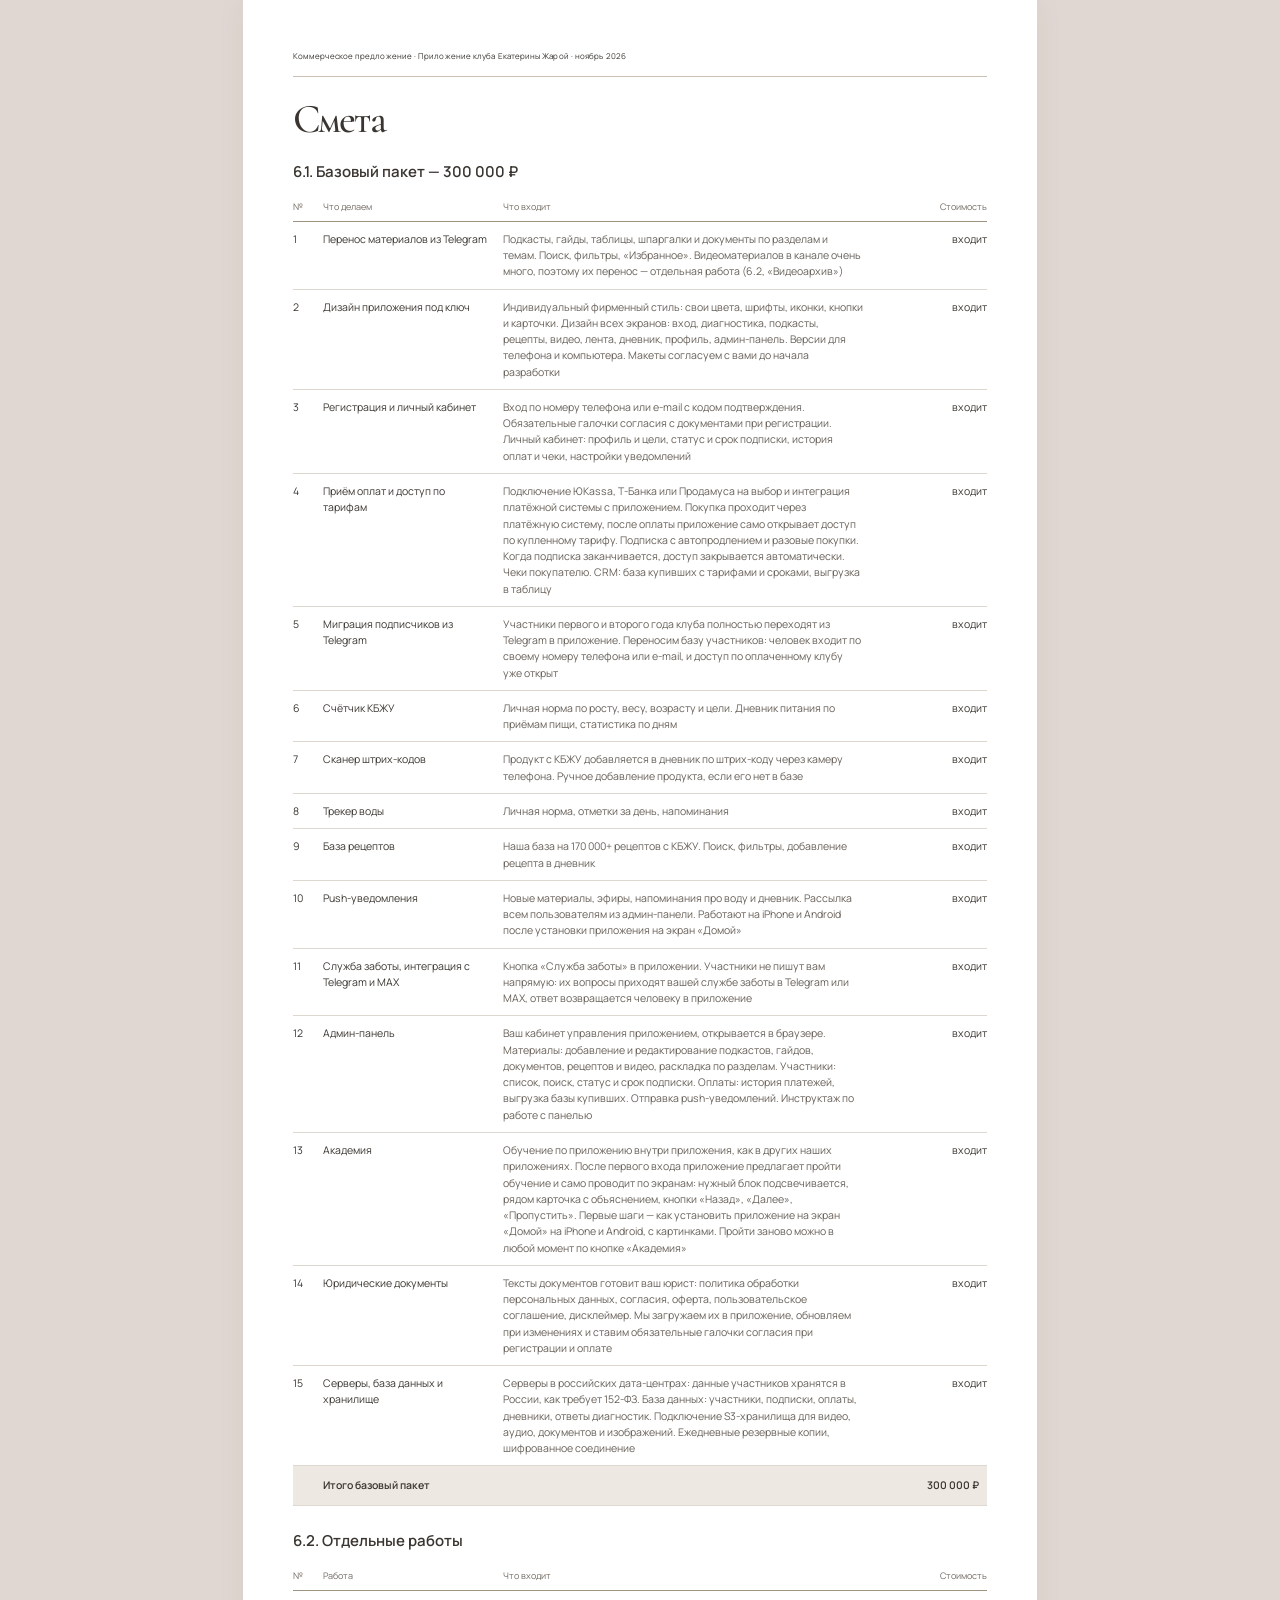
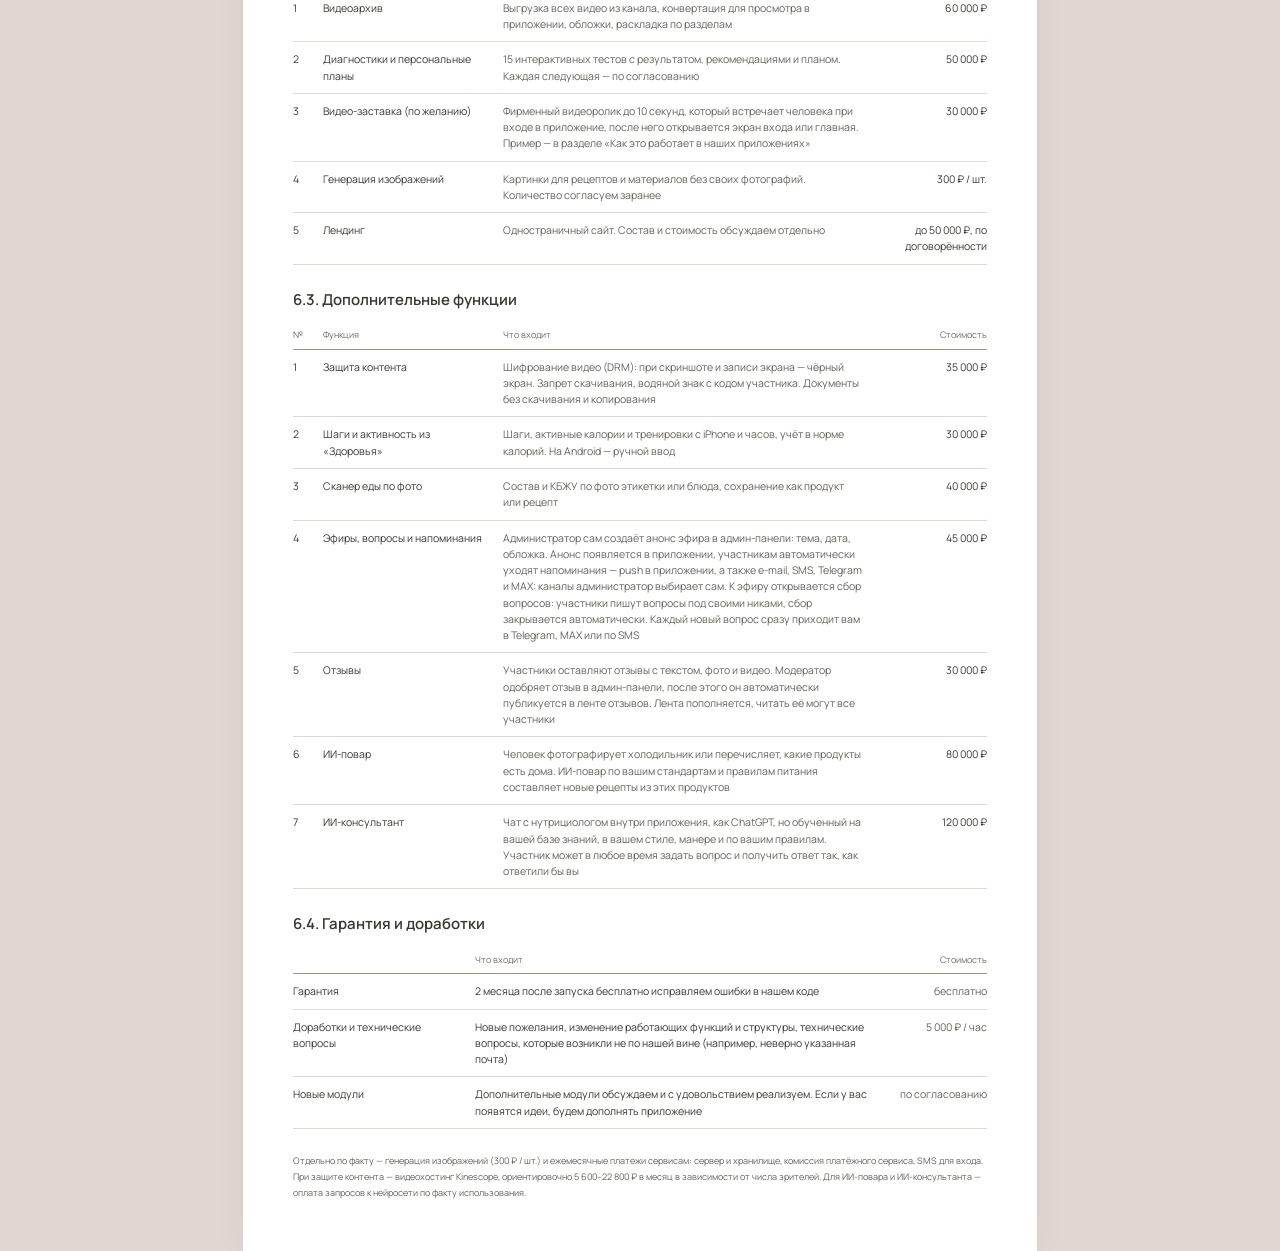
==== smeta.html @ ee323fb1 "chore: publish commercial proposal site" ====
<!doctype html>
<html lang="ru"><head><meta charset="utf-8">
<meta name="viewport" content="width=device-width, initial-scale=1">
<meta name="robots" content="noindex, nofollow">
<meta name="theme-color" content="#f4f0ec">
<title>Коммерческое предложение · Клуб Екатерины Жарой</title>
<link rel="icon" href="images/favicon.svg" type="image/svg+xml">
<link rel="stylesheet" href="css/base.css">
<link rel="stylesheet" href="css/smeta.css"></head><body>
<header class="pdf-header">Коммерческое предложение · Приложение клуба Екатерины Жарой · ноябрь 2026</header>
<main><h1>Смета</h1><section class="estimate-group"><h3>6.1. Базовый пакет — 300 000 ₽</h3>
<div class="table-wrap"><table class="estimate-table"><thead><tr><th scope="col">№</th><th scope="col">Что делаем</th><th scope="col">Что входит</th><th scope="col">Стоимость</th></tr></thead><tbody>
<tr><td data-label="№">1</td><td data-label="Что делаем">Перенос материалов из Telegram</td><td data-label="Что входит">Подкасты, гайды, таблицы, шпаргалки и документы по разделам и темам. Поиск, фильтры, «Избранное». Видеоматериалов в канале очень много, поэтому их перенос — отдельная работа (6.2, «Видеоархив»)</td><td data-label="Стоимость">входит</td></tr>
<tr><td data-label="№">2</td><td data-label="Что делаем">Дизайн приложения под ключ</td><td data-label="Что входит">Индивидуальный фирменный стиль: свои цвета, шрифты, иконки, кнопки и карточки. Дизайн всех экранов: вход, диагностика, подкасты, рецепты, видео, лента, дневник, профиль, админ-панель. Версии для телефона и компьютера. Макеты согласуем с вами до начала разработки</td><td data-label="Стоимость">входит</td></tr>
<tr><td data-label="№">3</td><td data-label="Что делаем">Регистрация и личный кабинет</td><td data-label="Что входит">Вход по номеру телефона или e-mail с кодом подтверждения. Обязательные галочки согласия с документами при регистрации. Личный кабинет: профиль и цели, статус и срок подписки, история оплат и чеки, настройки уведомлений</td><td data-label="Стоимость">входит</td></tr>
<tr><td data-label="№">4</td><td data-label="Что делаем">Приём оплат и доступ по тарифам</td><td data-label="Что входит">Подключение ЮKassa, Т-Банка или Продамуса на выбор и интеграция платёжной системы с приложением. Покупка проходит через платёжную систему, после оплаты приложение само открывает доступ по купленному тарифу. Подписка с автопродлением и разовые покупки. Когда подписка заканчивается, доступ закрывается автоматически. Чеки покупателю. CRM: база купивших с тарифами и сроками, выгрузка в таблицу</td><td data-label="Стоимость">входит</td></tr>
<tr><td data-label="№">5</td><td data-label="Что делаем">Миграция подписчиков из Telegram</td><td data-label="Что входит">Участники первого и второго года клуба полностью переходят из Telegram в приложение. Переносим базу участников: человек входит по своему номеру телефона или e-mail, и доступ по оплаченному клубу уже открыт</td><td data-label="Стоимость">входит</td></tr>
<tr><td data-label="№">6</td><td data-label="Что делаем">Счётчик КБЖУ</td><td data-label="Что входит">Личная норма по росту, весу, возрасту и цели. Дневник питания по приёмам пищи, статистика по дням</td><td data-label="Стоимость">входит</td></tr>
<tr><td data-label="№">7</td><td data-label="Что делаем">Сканер штрих-кодов</td><td data-label="Что входит">Продукт с КБЖУ добавляется в дневник по штрих-коду через камеру телефона. Ручное добавление продукта, если его нет в базе</td><td data-label="Стоимость">входит</td></tr>
<tr><td data-label="№">8</td><td data-label="Что делаем">Трекер воды</td><td data-label="Что входит">Личная норма, отметки за день, напоминания</td><td data-label="Стоимость">входит</td></tr>
<tr><td data-label="№">9</td><td data-label="Что делаем">База рецептов</td><td data-label="Что входит">Наша база на 170 000+ рецептов с КБЖУ. Поиск, фильтры, добавление рецепта в дневник</td><td data-label="Стоимость">входит</td></tr>
<tr><td data-label="№">10</td><td data-label="Что делаем">Push-уведомления</td><td data-label="Что входит">Новые материалы, эфиры, напоминания про воду и дневник. Рассылка всем пользователям из админ-панели. Работают на iPhone и Android после установки приложения на экран «Домой»</td><td data-label="Стоимость">входит</td></tr>
<tr><td data-label="№">11</td><td data-label="Что делаем">Служба заботы, интеграция с Telegram и MAX</td><td data-label="Что входит">Кнопка «Служба заботы» в приложении. Участники не пишут вам напрямую: их вопросы приходят вашей службе заботы в Telegram или MAX, ответ возвращается человеку в приложение</td><td data-label="Стоимость">входит</td></tr>
<tr><td data-label="№">12</td><td data-label="Что делаем">Админ-панель</td><td data-label="Что входит">Ваш кабинет управления приложением, открывается в браузере. Материалы: добавление и редактирование подкастов, гайдов, документов, рецептов и видео, раскладка по разделам. Участники: список, поиск, статус и срок подписки. Оплаты: история платежей, выгрузка базы купивших. Отправка push-уведомлений. Инструктаж по работе с панелью</td><td data-label="Стоимость">входит</td></tr>
<tr><td data-label="№">13</td><td data-label="Что делаем">Академия</td><td data-label="Что входит">Обучение по приложению внутри приложения, как в других наших приложениях. После первого входа приложение предлагает пройти обучение и само проводит по экранам: нужный блок подсвечивается, рядом карточка с объяснением, кнопки «Назад», «Далее», «Пропустить». Первые шаги — как установить приложение на экран «Домой» на iPhone и Android, с картинками. Пройти заново можно в любой момент по кнопке «Академия»</td><td data-label="Стоимость">входит</td></tr>
<tr><td data-label="№">14</td><td data-label="Что делаем">Юридические документы</td><td data-label="Что входит">Тексты документов готовит ваш юрист: политика обработки персональных данных, согласия, оферта, пользовательское соглашение, дисклеймер. Мы загружаем их в приложение, обновляем при изменениях и ставим обязательные галочки согласия при регистрации и оплате</td><td data-label="Стоимость">входит</td></tr>
<tr><td data-label="№">15</td><td data-label="Что делаем">Серверы, база данных и хранилище</td><td data-label="Что входит">Серверы в российских дата-центрах: данные участников хранятся в России, как требует 152-ФЗ. База данных: участники, подписки, оплаты, дневники, ответы диагностик. Подключение S3-хранилища для видео, аудио, документов и изображений. Ежедневные резервные копии, шифрованное соединение</td><td data-label="Стоимость">входит</td></tr>
<tr class="total-row"><td data-label="№"></td><td data-label="Что делаем"><strong>Итого базовый пакет</strong></td><td data-label="Что входит"></td><td data-label="Стоимость"><strong>300 000 ₽</strong></td></tr>
</tbody></table></div></section>
<section class="estimate-group"><h3>6.2. Отдельные работы</h3>
<div class="table-wrap"><table class="estimate-table"><thead><tr><th scope="col">№</th><th scope="col">Работа</th><th scope="col">Что входит</th><th scope="col">Стоимость</th></tr></thead><tbody>
<tr><td data-label="№">1</td><td data-label="Работа">Видеоархив</td><td data-label="Что входит">Выгрузка всех видео из канала, конвертация для просмотра в приложении, обложки, раскладка по разделам</td><td data-label="Стоимость">60 000 ₽</td></tr>
<tr><td data-label="№">2</td><td data-label="Работа">Диагностики и персональные планы</td><td data-label="Что входит">15 интерактивных тестов с результатом, рекомендациями и планом. Каждая следующая — по согласованию</td><td data-label="Стоимость">50 000 ₽</td></tr>
<tr><td data-label="№">3</td><td data-label="Работа">Видео-заставка (по желанию)</td><td data-label="Что входит">Фирменный видеоролик до 10 секунд, который встречает человека при входе в приложение, после него открывается экран входа или главная. Пример — в разделе «Как это работает в наших приложениях»</td><td data-label="Стоимость">30 000 ₽</td></tr>
<tr><td data-label="№">4</td><td data-label="Работа">Генерация изображений</td><td data-label="Что входит">Картинки для рецептов и материалов без своих фотографий. Количество согласуем заранее</td><td data-label="Стоимость">300 ₽ / шт.</td></tr>
<tr><td data-label="№">5</td><td data-label="Работа">Лендинг</td><td data-label="Что входит">Одностраничный сайт. Состав и стоимость обсуждаем отдельно</td><td data-label="Стоимость">до 50 000 ₽, по договорённости</td></tr>
</tbody></table></div></section>
<section class="estimate-group"><h3>6.3. Дополнительные функции</h3>
<div class="table-wrap"><table class="estimate-table"><thead><tr><th scope="col">№</th><th scope="col">Функция</th><th scope="col">Что входит</th><th scope="col">Стоимость</th></tr></thead><tbody>
<tr><td data-label="№">1</td><td data-label="Функция">Защита контента</td><td data-label="Что входит">Шифрование видео (DRM): при скриншоте и записи экрана — чёрный экран. Запрет скачивания, водяной знак с кодом участника. Документы без скачивания и копирования</td><td data-label="Стоимость">35 000 ₽</td></tr>
<tr><td data-label="№">2</td><td data-label="Функция">Шаги и активность из «Здоровья»</td><td data-label="Что входит">Шаги, активные калории и тренировки с iPhone и часов, учёт в норме калорий. На Android — ручной ввод</td><td data-label="Стоимость">30 000 ₽</td></tr>
<tr><td data-label="№">3</td><td data-label="Функция">Сканер еды по фото</td><td data-label="Что входит">Состав и КБЖУ по фото этикетки или блюда, сохранение как продукт или рецепт</td><td data-label="Стоимость">40 000 ₽</td></tr>
<tr><td data-label="№">4</td><td data-label="Функция">Эфиры, вопросы и напоминания</td><td data-label="Что входит">Администратор сам создаёт анонс эфира в админ-панели: тема, дата, обложка. Анонс появляется в приложении, участникам автоматически уходят напоминания — push в приложении, а также e-mail, SMS, Telegram и MAX: каналы администратор выбирает сам. К эфиру открывается сбор вопросов: участники пишут вопросы под своими никами, сбор закрывается автоматически. Каждый новый вопрос сразу приходит вам в Telegram, MAX или по SMS</td><td data-label="Стоимость">45 000 ₽</td></tr>
<tr><td data-label="№">5</td><td data-label="Функция">Отзывы</td><td data-label="Что входит">Участники оставляют отзывы с текстом, фото и видео. Модератор одобряет отзыв в админ-панели, после этого он автоматически публикуется в ленте отзывов. Лента пополняется, читать её могут все участники</td><td data-label="Стоимость">30 000 ₽</td></tr>
<tr><td data-label="№">6</td><td data-label="Функция">ИИ-повар</td><td data-label="Что входит">Человек фотографирует холодильник или перечисляет, какие продукты есть дома. ИИ-повар по вашим стандартам и правилам питания составляет новые рецепты из этих продуктов</td><td data-label="Стоимость">80 000 ₽</td></tr>
<tr><td data-label="№">7</td><td data-label="Функция">ИИ-консультант</td><td data-label="Что входит">Чат с нутрициологом внутри приложения, как ChatGPT, но обученный на вашей базе знаний, в вашем стиле, манере и по вашим правилам. Участник может в любое время задать вопрос и получить ответ так, как ответили бы вы</td><td data-label="Стоимость">120 000 ₽</td></tr>
</tbody></table></div></section>
<section class="estimate-group"><h3>6.4. Гарантия и доработки</h3>
<div class="table-wrap"><table class="estimate-table warranty-table"><thead><tr><th scope="col"></th><th scope="col">Что входит</th><th scope="col">Стоимость</th></tr></thead><tbody>
<tr><td data-label="">Гарантия</td><td data-label="Что входит">2 месяца после запуска бесплатно исправляем ошибки в нашем коде</td><td data-label="Стоимость">бесплатно</td></tr>
<tr><td data-label="">Доработки и технические вопросы</td><td data-label="Что входит">Новые пожелания, изменение работающих функций и структуры, технические вопросы, которые возникли не по нашей вине (например, неверно указанная почта)</td><td data-label="Стоимость">5 000 ₽ / час</td></tr>
<tr><td data-label="">Новые модули</td><td data-label="Что входит">Дополнительные модули обсуждаем и с удовольствием реализуем. Если у вас появятся идеи, будем дополнять приложение</td><td data-label="Стоимость">по согласованию</td></tr>
</tbody></table></div></section><p class="estimate-note">Отдельно по факту — генерация изображений (300 ₽ / шт.) и ежемесячные платежи сервисам: сервер и хранилище, комиссия платёжного сервиса, SMS для входа. При защите контента — видеохостинг Kinescope, ориентировочно 5 600–22 800 ₽ в месяц в зависимости от числа зрителей. Для ИИ-повара и ИИ-консультанта — оплата запросов к нейросети по факту использования.</p></main></body></html>
---- css/base.css ----
@font-face{font-family:Cormorant;src:url('../fonts/CormorantGaramond-500.ttf') format('truetype');font-weight:500;font-display:swap}

@font-face{font-family:Manrope;src:url('../fonts/Manrope-400.ttf') format('truetype');font-weight:400;font-display:swap}

@font-face{font-family:Manrope;src:url('../fonts/Manrope-600.ttf') format('truetype');font-weight:600 800;font-display:swap}

:root{--paper:#f4f0ec;--white:#fffcf9;--milk:#e0d7d2;--greige:#ccc0b5;--gray:#b2aea8;--taupe:#8d857c;--brown:#826147;--ink:#3a3530;--muted:#746b63;--line:#d9d0c7;--serif:Cormorant,Georgia,serif;--sans:Manrope,Arial,sans-serif}

*{box-sizing:border-box}
html{scroll-behavior:smooth;scroll-padding-top:30px}
body{margin:0;background:var(--paper);color:var(--ink);font:400 15px/1.7 var(--sans);-webkit-font-smoothing:antialiased}
button,input,select,textarea{font:inherit;color:inherit}
button,a,input,select,textarea{-webkit-tap-highlight-color:transparent}
button{cursor:pointer}
button:disabled{cursor:default;opacity:.45}
a{color:inherit;text-decoration:none}
img{display:block;max-width:100%}
figure,p,h1,h2,h3,h4{margin:0}
button:focus-visible,a:focus-visible,input:focus-visible,select:focus-visible,textarea:focus-visible,[tabindex]:focus-visible{outline:2px solid var(--brown);outline-offset:4px}
button svg,svg.icon{width:21px;height:21px;flex-shrink:0}
button{transition:background .2s,transform .2s}
button:active,.button:active{transform:scale(.97)}
::selection{background:var(--greige);color:var(--ink)}
h1,h2{font-family:var(--serif);font-weight:500;letter-spacing:-.045em;line-height:1.02}
h2{font-size:clamp(40px,4.2vw,60px)}
h3{font-size:18px;font-weight:600;line-height:1.5}
.wrap{width:min(1240px,calc(100% - 112px));margin:auto}
.section{padding-top:110px;padding-bottom:110px}
.section-no{display:block;font-size:12px;letter-spacing:.1em;color:var(--muted);margin-bottom:22px}
.eyebrow{font-size:12px;letter-spacing:.07em;color:var(--muted)}
.button{display:inline-flex;justify-content:center;align-items:center;gap:25px;min-height:54px;padding:14px 24px;border:1px solid transparent;border-radius:50px;font-size:13px;font-weight:600;transition:background .2s,transform .2s}
.button span{font-size:20px;font-weight:400;line-height:1}
.primary{background:var(--brown);color:var(--white)}
.primary:hover{background:#6c503c}
.secondary{border-color:#b6a99d}
.secondary:hover{background:var(--milk)}
.actions{display:flex;gap:12px;flex-wrap:wrap}
.round-button{width:44px;height:44px;border:1px solid var(--line);border-radius:50%;background:transparent;font-size:24px;display:inline-flex;align-items:center;justify-content:center}
.round-button:hover{background:var(--milk)}

@media(max-width:700px){.wrap{width:calc(100% - 40px)}
.section{padding-top:64px;padding-bottom:64px}
.button{font-size:12px;padding:13px 20px;gap:18px;min-height:50px}
body{font-size:14px}
.section-no{margin-bottom:17px}
}

@media(prefers-reduced-motion:reduce){html{scroll-behavior:auto}
*,*::before,*::after{animation:none!important;transition:none!important}
}
---- css/smeta.css ----
@page{size:A4;margin:15mm 16mm 14mm}
body{background:white;font-size:9px;line-height:1.5;color:#3a3530}
.pdf-header{font-size:8px;padding-bottom:14px;border-bottom:1px solid #ccc0b5;letter-spacing:.01em}
h1{font-size:41px;margin:22px 0 20px}
.estimate-group{margin-bottom:24px}
h3{font-size:15px;font-weight:600;margin:0 0 10px}
table{border-collapse:collapse;width:100%;text-align:left}
thead{display:table-header-group}
th{font-size:9px;font-weight:400;padding:7px 8px;color:#746b63;border-bottom:1px solid #a09381}
td{font-size:10.5px;line-height:1.55;padding:9px 8px;vertical-align:top;border-bottom:1px solid #ded8d1}
th:first-child,td:first-child{width:22px;padding-left:0}
th:nth-child(2),td:nth-child(2){width:26%}
th:last-child,td:last-child{width:115px;text-align:right;white-space:normal;padding-right:0}
td:nth-child(3){color:#675f58}
.total-row td{font-weight:600;background:#eee8e2;padding-top:11px;padding-bottom:11px}
.total-row td:first-child{padding-left:8px}
.total-row td:last-child{padding-right:8px}
.summary-table td:first-child{width:auto}
.estimate-note{font-size:9px;line-height:1.8;margin-top:20px;color:#675f58}
tr{break-inside:avoid}
h3{break-after:avoid}
.estimate-group:nth-of-type(3){break-before:page}
.estimate-group:nth-of-type(4),.estimate-group:nth-of-type(5){break-inside:avoid}
a{color:inherit}
@media screen{body{max-width:794px;margin:0 auto;padding:50px;background:#fff;box-shadow:0 0 30px #3a35300d}
html{background:#e0d7d2}
}


.warranty-table td:first-child,.warranty-table th:first-child{width:25%}.warranty-table td:nth-child(2),.warranty-table th:nth-child(2){width:auto}.warranty-table td:last-child,.warranty-table th:last-child{width:100px}.summary-table td:last-child{width:160px}
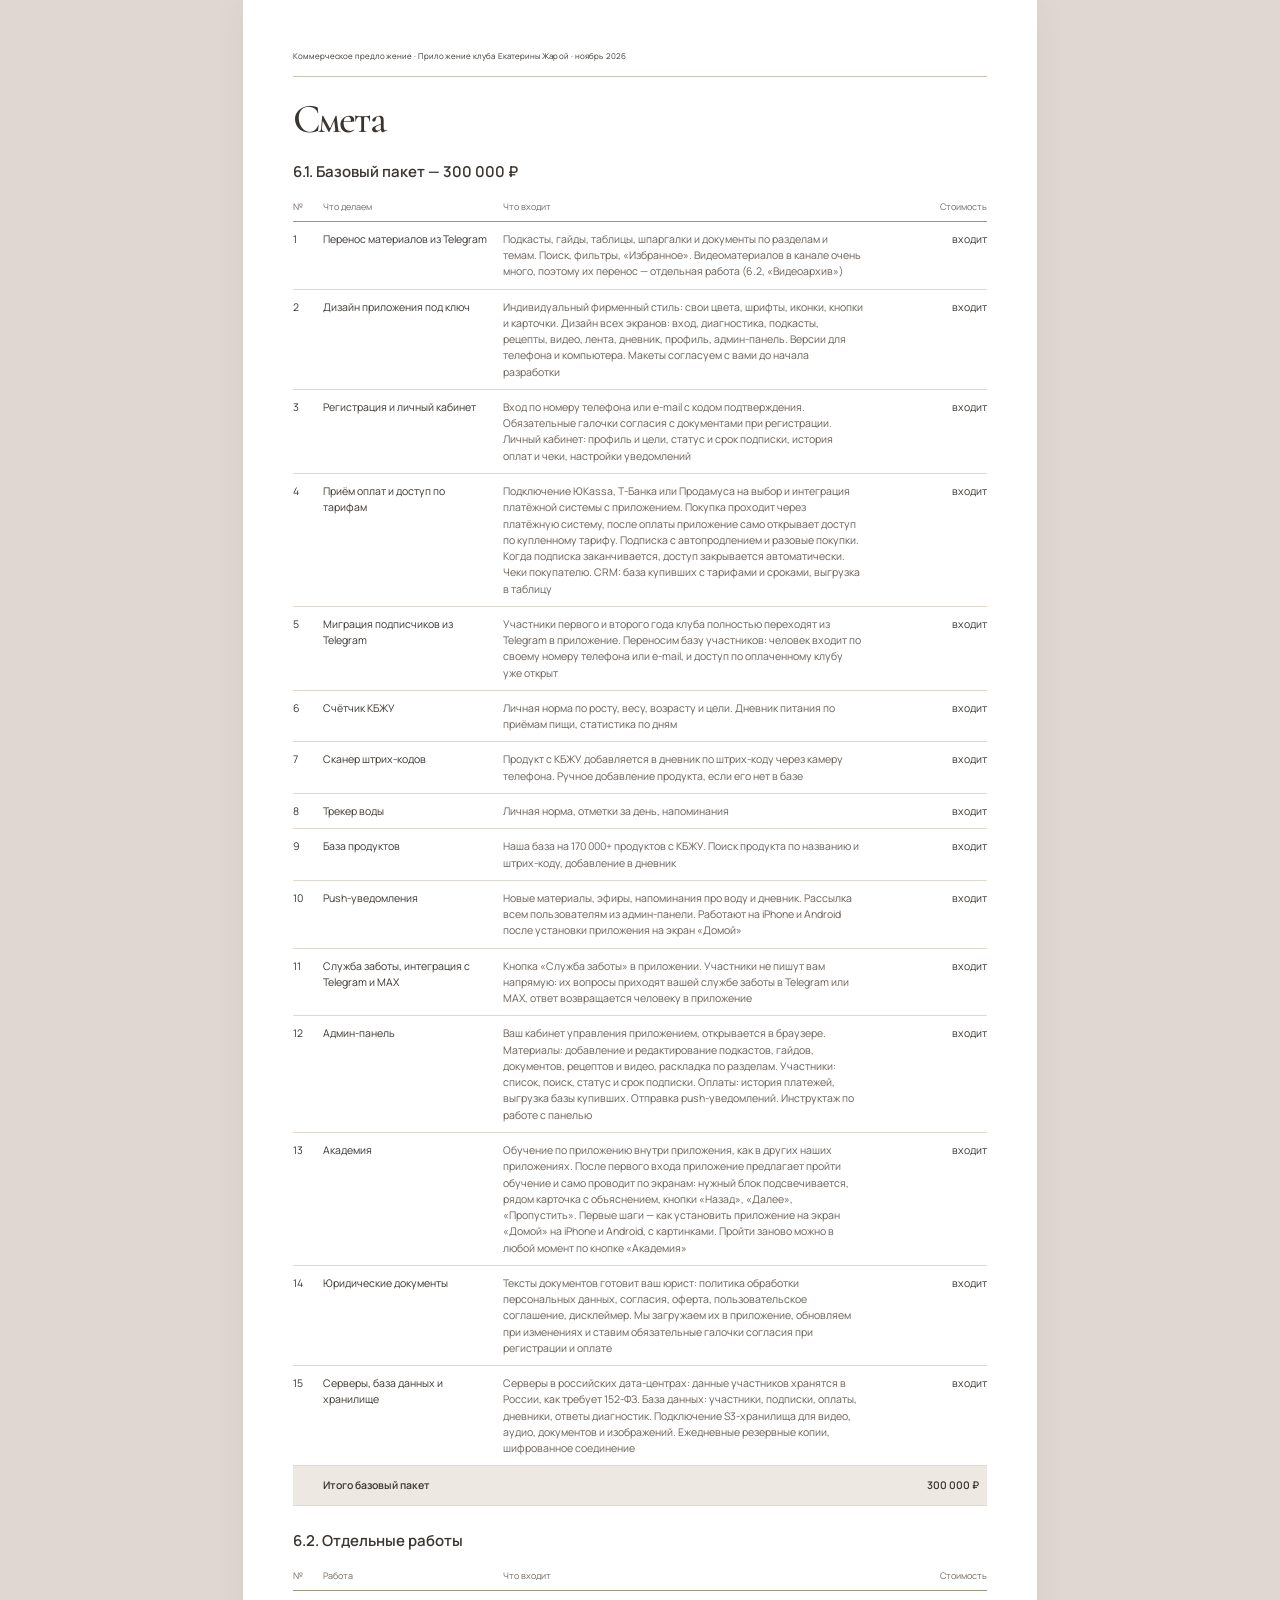
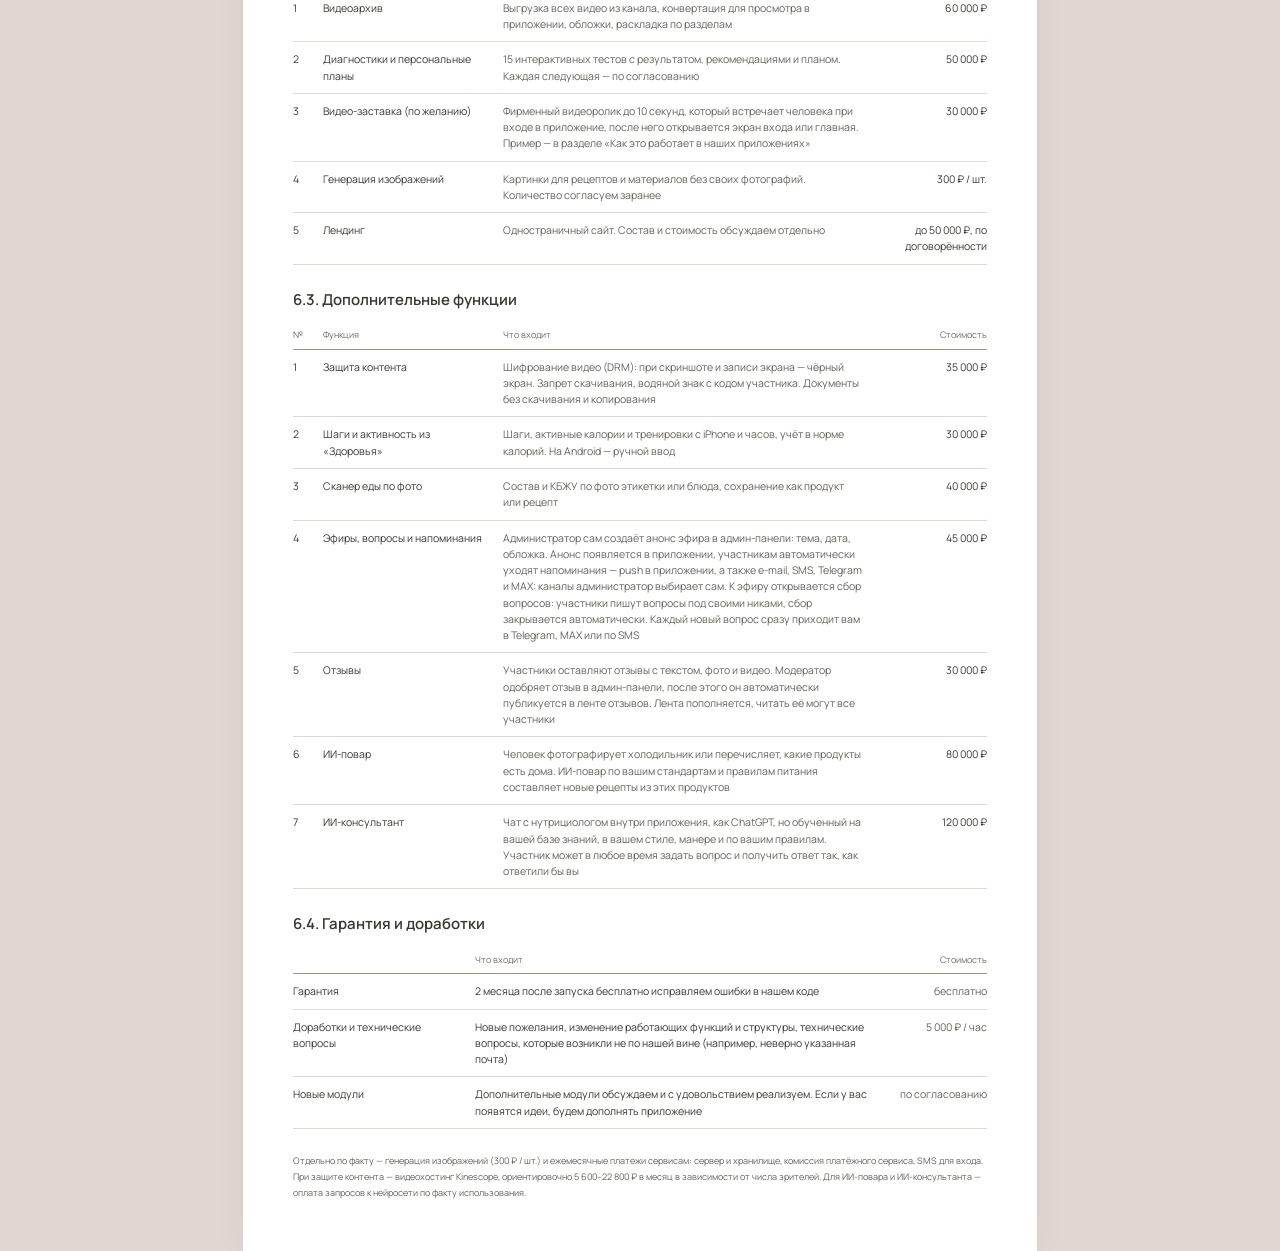
==== commit a9bd18c0: "fix: 170 000+ is the product database, not recipes Co-Authored-By: Claude Opus 5.5 <noreply@anthropi" ====
--- a/smeta.html
+++ b/smeta.html
@@ -18,7 +18,7 @@
 <tr><td data-label="№">6</td><td data-label="Что делаем">Счётчик КБЖУ</td><td data-label="Что входит">Личная норма по росту, весу, возрасту и цели. Дневник питания по приёмам пищи, статистика по дням</td><td data-label="Стоимость">входит</td></tr>
 <tr><td data-label="№">7</td><td data-label="Что делаем">Сканер штрих-кодов</td><td data-label="Что входит">Продукт с КБЖУ добавляется в дневник по штрих-коду через камеру телефона. Ручное добавление продукта, если его нет в базе</td><td data-label="Стоимость">входит</td></tr>
 <tr><td data-label="№">8</td><td data-label="Что делаем">Трекер воды</td><td data-label="Что входит">Личная норма, отметки за день, напоминания</td><td data-label="Стоимость">входит</td></tr>
-<tr><td data-label="№">9</td><td data-label="Что делаем">База рецептов</td><td data-label="Что входит">Наша база на 170 000+ рецептов с КБЖУ. Поиск, фильтры, добавление рецепта в дневник</td><td data-label="Стоимость">входит</td></tr>
+<tr><td data-label="№">9</td><td data-label="Что делаем">База продуктов</td><td data-label="Что входит">Наша база на 170 000+ продуктов с КБЖУ. Поиск продукта по названию и штрих-коду, добавление в дневник</td><td data-label="Стоимость">входит</td></tr>
 <tr><td data-label="№">10</td><td data-label="Что делаем">Push-уведомления</td><td data-label="Что входит">Новые материалы, эфиры, напоминания про воду и дневник. Рассылка всем пользователям из админ-панели. Работают на iPhone и Android после установки приложения на экран «Домой»</td><td data-label="Стоимость">входит</td></tr>
 <tr><td data-label="№">11</td><td data-label="Что делаем">Служба заботы, интеграция с Telegram и MAX</td><td data-label="Что входит">Кнопка «Служба заботы» в приложении. Участники не пишут вам напрямую: их вопросы приходят вашей службе заботы в Telegram или MAX, ответ возвращается человеку в приложение</td><td data-label="Стоимость">входит</td></tr>
 <tr><td data-label="№">12</td><td data-label="Что делаем">Админ-панель</td><td data-label="Что входит">Ваш кабинет управления приложением, открывается в браузере. Материалы: добавление и редактирование подкастов, гайдов, документов, рецептов и видео, раскладка по разделам. Участники: список, поиск, статус и срок подписки. Оплаты: история платежей, выгрузка базы купивших. Отправка push-уведомлений. Инструктаж по работе с панелью</td><td data-label="Стоимость">входит</td></tr>
